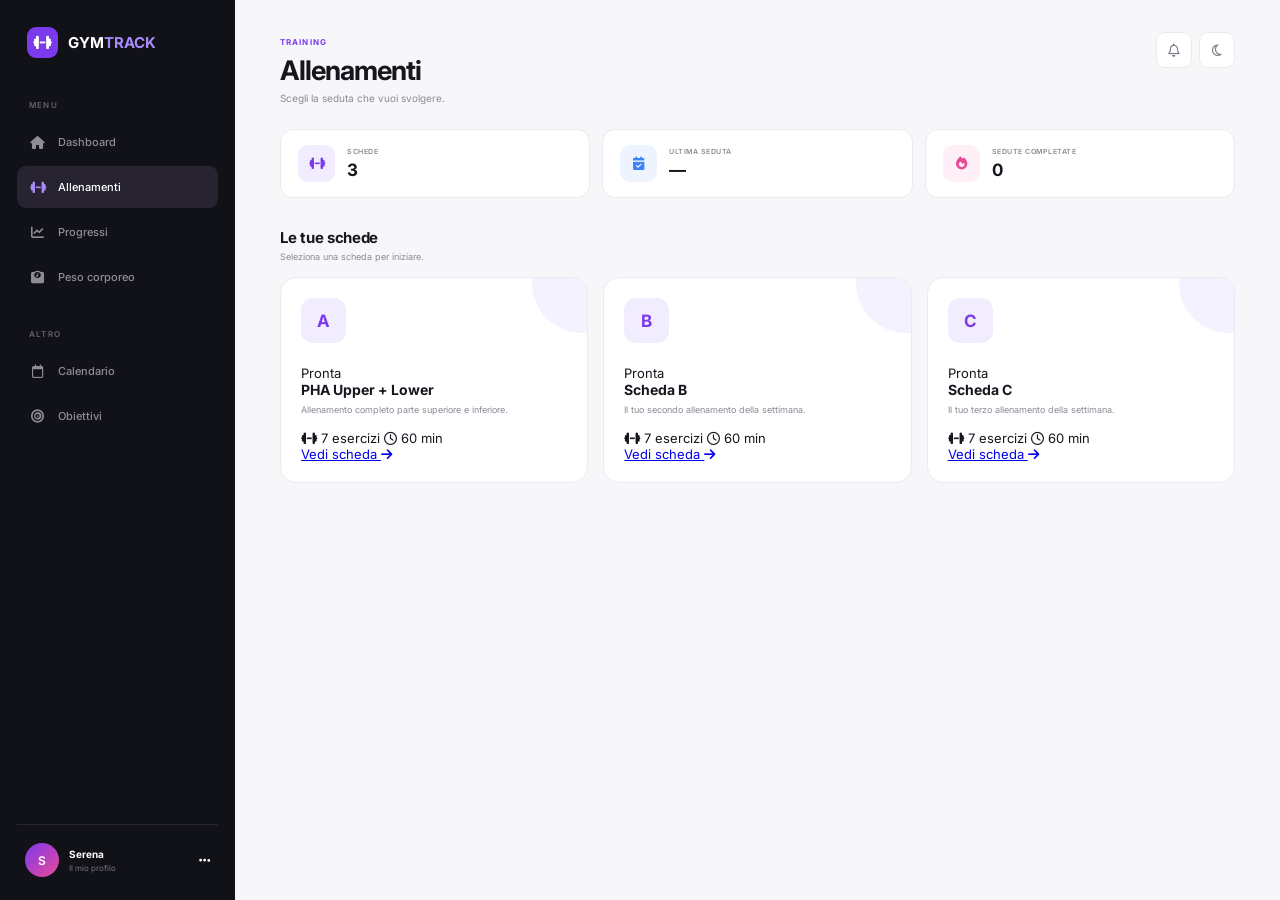
==== allenamenti.html @ af75dc8d "Add files via upload" ====
<!DOCTYPE html>
<html lang="it">

<head>
    <meta charset="UTF-8">
    <meta name="viewport" content="width=device-width, initial-scale=1.0">

    <title>GymTrack | Allenamenti</title>

    <link rel="preconnect" href="https://fonts.googleapis.com">
    <link rel="preconnect" href="https://fonts.gstatic.com" crossorigin>

    <link
        href="https://fonts.googleapis.com/css2?family=Inter:wght@400;500;600;700&display=swap"
        rel="stylesheet"
    >

    <link
        rel="stylesheet"
        href="https://cdnjs.cloudflare.com/ajax/libs/font-awesome/6.5.2/css/all.min.css"
    >

    <link rel="stylesheet" href="allenamenti.css">
</head>

<body>

<div class="app">

    <!-- SIDEBAR -->

    <aside class="sidebar">

        <div class="logo">
            <div class="logo-icon">
                <i class="fa-solid fa-dumbbell"></i>
            </div>

            <span>
                GYM<span>TRACK</span>
            </span>
        </div>


        <nav class="navigation">

            <p class="nav-title">MENU</p>

            <a href="index.html">
                <i class="fa-solid fa-house"></i>
                <span>Dashboard</span>
            </a>

            <a href="allenamenti.html" class="active">
                <i class="fa-solid fa-dumbbell"></i>
                <span>Allenamenti</span>
            </a>

            <a href="#">
                <i class="fa-solid fa-chart-line"></i>
                <span>Progressi</span>
            </a>

            <a href="#">
                <i class="fa-solid fa-weight-scale"></i>
                <span>Peso corporeo</span>
            </a>

            <p class="nav-title second">ALTRO</p>

            <a href="#">
                <i class="fa-regular fa-calendar"></i>
                <span>Calendario</span>
            </a>

            <a href="#">
                <i class="fa-solid fa-bullseye"></i>
                <span>Obiettivi</span>
            </a>

        </nav>


        <div class="sidebar-profile">

            <div class="avatar">S</div>

            <div class="profile-info">
                <strong>Serena</strong>
                <span>Il mio profilo</span>
            </div>

            <i class="fa-solid fa-ellipsis"></i>

        </div>

    </aside>


    <!-- MAIN -->

    <main class="main">

        <header class="top-header">

            <div>

                <span class="small-label">
                    TRAINING
                </span>

                <h1>Allenamenti</h1>

                <p>
                    Scegli la seduta che vuoi svolgere.
                </p>

            </div>

            <div class="header-actions">

                <button class="icon-button">
                    <i class="fa-regular fa-bell"></i>
                </button>

                <button class="icon-button">
                    <i class="fa-regular fa-moon"></i>
                </button>

            </div>

        </header>


        <!-- STATISTICHE -->

        <section class="stats-row">

            <div class="stat-card">

                <div class="stat-icon purple">
                    <i class="fa-solid fa-dumbbell"></i>
                </div>

                <div>
                    <span>SCHEDE</span>
                    <strong>3</strong>
                </div>

            </div>


            <div class="stat-card">

                <div class="stat-icon blue">
                    <i class="fa-solid fa-calendar-check"></i>
                </div>

                <div>
                    <span>ULTIMA SEDUTA</span>
                    <strong id="lastWorkout">—</strong>
                </div>

            </div>


            <div class="stat-card">

                <div class="stat-icon pink">
                    <i class="fa-solid fa-fire"></i>
                </div>

                <div>
                    <span>SEDUTE COMPLETATE</span>
                    <strong id="completedWorkouts">0</strong>
                </div>

            </div>

        </section>


        <!-- SCHEDE -->

        <section class="workouts-section">

            <div class="section-heading">

                <div>
                    <h2>Le tue schede</h2>

                    <p>
                        Seleziona una scheda per iniziare.
                    </p>
                </div>

            </div>


            <div class="workout-grid" id="workoutGrid"></div>

        </section>

    </main>

</div>


<script src="allenamenti.js"></script>

</body>
</html>
---- allenamenti.css ----
* {
    margin: 0;
    padding: 0;
    box-sizing: border-box;
}


:root {

    --background: #f7f7fa;
    --sidebar: #111118;

    --card: #ffffff;

    --text: #17151d;
    --muted: #8c8995;

    --border: #eceaf0;

    --purple: #7c3aed;
    --purple-light: #f1edff;

    --blue: #3b82f6;
    --blue-light: #edf4ff;

    --pink: #ec4899;
    --pink-light: #fff0f7;

}


body {

    font-family: "Inter", sans-serif;

    background: var(--background);

    color: var(--text);

    font-size: 13px;
}


/* ==============================
   SIDEBAR
============================== */

.sidebar {

    position: fixed;

    top: 0;
    left: 0;
    bottom: 0;

    width: 235px;

    background: var(--sidebar);

    color: white;

    padding: 27px 17px 20px;

    display: flex;

    flex-direction: column;
}


.logo {

    display: flex;

    align-items: center;

    gap: 10px;

    padding: 0 10px;

    margin-bottom: 42px;

    font-weight: 700;

    font-size: 15px;
}


.logo-icon {

    width: 31px;
    height: 31px;

    border-radius: 9px;

    background: var(--purple);

    display: flex;

    align-items: center;

    justify-content: center;
}


.logo > span > span {

    color: #a78bfa;
}


.navigation {

    display: flex;

    flex-direction: column;

    gap: 3px;
}


.nav-title {

    color: #64616d;

    font-size: 8px;

    font-weight: 600;

    letter-spacing: 1.2px;

    padding: 0 12px;

    margin-bottom: 8px;
}


.nav-title.second {

    margin-top: 28px;
}


.navigation a {

    height: 42px;

    border-radius: 9px;

    display: flex;

    align-items: center;

    gap: 12px;

    padding: 0 12px;

    color: #8f8c97;

    text-decoration: none;

    transition: .2s;
}


.navigation a i {

    width: 17px;

    text-align: center;
}


.navigation a span {

    font-size: 11px;

    font-weight: 500;
}


.navigation a:hover {

    background: #1d1c25;

    color: white;
}


.navigation a.active {

    background: #272330;

    color: white;
}


.navigation a.active i {

    color: #a78bfa;
}


.sidebar-profile {

    margin-top: auto;

    border-top: 1px solid #27262e;

    padding: 18px 8px 3px;

    display: flex;

    align-items: center;

    gap: 10px;
}


.avatar {

    width: 34px;
    height: 34px;

    border-radius: 50%;

    background: linear-gradient(
        135deg,
        #7c3aed,
        #ec4899
    );

    display: flex;

    align-items: center;

    justify-content: center;

    font-size: 12px;

    font-weight: 600;
}


.profile-info {

    flex: 1;
}


.profile-info strong {

    display: block;

    font-size: 10px;
}


.profile-info span {

    display: block;

    color: #77747f;

    font-size: 8px;

    margin-top: 3px;
}


/* ==============================
   MAIN
============================== */

.main {

    margin-left: 235px;

    padding: 32px 45px 60px;

    max-width: 1280px;
}


/* ==============================
   HEADER
============================== */

.top-header {

    display: flex;

    justify-content: space-between;

    align-items: flex-start;

    margin-bottom: 25px;
}


.small-label {

    font-size: 8px;

    font-weight: 700;

    letter-spacing: 1.1px;

    color: var(--purple);
}


.top-header h1 {

    font-size: 27px;

    letter-spacing: -1px;

    margin-top: 6px;

    margin-bottom: 5px;
}


.top-header p {

    color: var(--muted);

    font-size: 10px;
}


.header-actions {

    display: flex;

    gap: 7px;
}


.icon-button {

    width: 36px;
    height: 36px;

    border-radius: 9px;

    background: white;

    border: 1px solid var(--border);

    color: #7e7a86;

    cursor: pointer;
}


/* ==============================
   STATISTICHE
============================== */

.stats-row {

    display: grid;

    grid-template-columns:
        repeat(3, 1fr);

    gap: 12px;

    margin-bottom: 30px;
}


.stat-card {

    background: white;

    border: 1px solid var(--border);

    border-radius: 13px;

    padding: 15px 17px;

    display: flex;

    align-items: center;

    gap: 12px;
}


.stat-icon {

    width: 37px;
    height: 37px;

    border-radius: 10px;

    display: flex;

    align-items: center;

    justify-content: center;
}


.stat-icon.purple {

    color: var(--purple);

    background: var(--purple-light);
}


.stat-icon.blue {

    color: var(--blue);

    background: var(--blue-light);
}


.stat-icon.pink {

    color: var(--pink);

    background: var(--pink-light);
}


.stat-card span {

    display: block;

    color: var(--muted);

    font-size: 7px;

    font-weight: 600;

    letter-spacing: .5px;
}


.stat-card strong {

    display: block;

    font-size: 17px;

    margin-top: 4px;
}


/* ==============================
   SEZIONE
============================== */

.section-heading {

    margin-bottom: 15px;
}


.section-heading h2 {

    font-size: 15px;

    letter-spacing: -.3px;
}


.section-heading p {

    color: var(--muted);

    font-size: 9px;

    margin-top: 4px;
}


/* ==============================
   WORKOUT CARDS
============================== */

.workout-grid {

    display: grid;

    grid-template-columns:
        repeat(3, 1fr);

    gap: 15px;
}


.workout-card {

    background: white;

    border: 1px solid var(--border);

    border-radius: 16px;

    padding: 20px;

    cursor: pointer;

    transition: .25s;

    position: relative;

    overflow: hidden;
}


.workout-card:hover {

    transform: translateY(-3px);

    border-color: #ddd5ea;

    box-shadow:
        0 10px 30px
        rgba(40, 25, 60, .07);
}


.workout-card::after {

    content: "";

    position: absolute;

    width: 100px;
    height: 100px;

    border-radius: 50%;

    background: var(--purple-light);

    right: -45px;
    top: -45px;

    opacity: .7;
}


.workout-letter {

    width: 45px;
    height: 45px;

    border-radius: 12px;

    background: var(--purple-light);

    color: var(--purple);

    display: flex;

    align-items: center;

    justify-content: center;

    font-size: 17px;

    font-weight: 700;

    margin-bottom: 22px;

    position: relative;

    z-index: 1;
}


.workout-card h3 {

    font-size: 14px;

    margin-bottom: 5px;
}


.workout-card p {

    color: var(--muted);

    font-size: 9px;

    line-height: 1.5;

    min-height: 27px;
}


.workout-info {

    display: flex;

    gap: 18px;

    margin-top: 19px;

    padding-top: 14px;

    border-top: 1px solid #f0eef3;
}


.workout-info div span {

    display: block;

    color: #aaa6b0;

    font-size: 7px;

    margin-bottom: 4px;
}


.workout-info div strong {

    font-size: 9px;
}


.start-button {

    width: 100%;

    height: 35px;

    border: none;

    border-radius: 8px;

    background: var(--purple);

    color: white;

    font-family: inherit;

    font-size: 8px;

    font-weight: 600;

    margin-top: 17px;

    cursor: pointer;

    transition: .2s;
}


.start-button:hover {

    background: #6d28d9;
}


.start-button i {

    margin-left: 5px;
}


/* ==============================
   RESPONSIVE
============================== */

@media (max-width: 1000px) {

    .workout-grid {

        grid-template-columns:
            repeat(2, 1fr);
    }

}


@media (max-width: 800px) {

    .sidebar {

        width: 70px;

        padding: 25px 10px;
    }


    .logo > span,
    .navigation a span,
    .nav-title,
    .profile-info,
    .sidebar-profile > i {

        display: none;
    }


    .logo {

        justify-content: center;

        padding: 0;
    }


    .navigation a {

        justify-content: center;

        padding: 0;
    }


    .sidebar-profile {

        justify-content: center;

        border: none;
    }


    .main {

        margin-left: 70px;

        padding: 25px;
    }

}


@media (max-width: 600px) {

    .stats-row {

        grid-template-columns: 1fr;
    }


    .workout-grid {

        grid-template-columns: 1fr;
    }


    .main {

        padding: 20px 15px;
    }

}
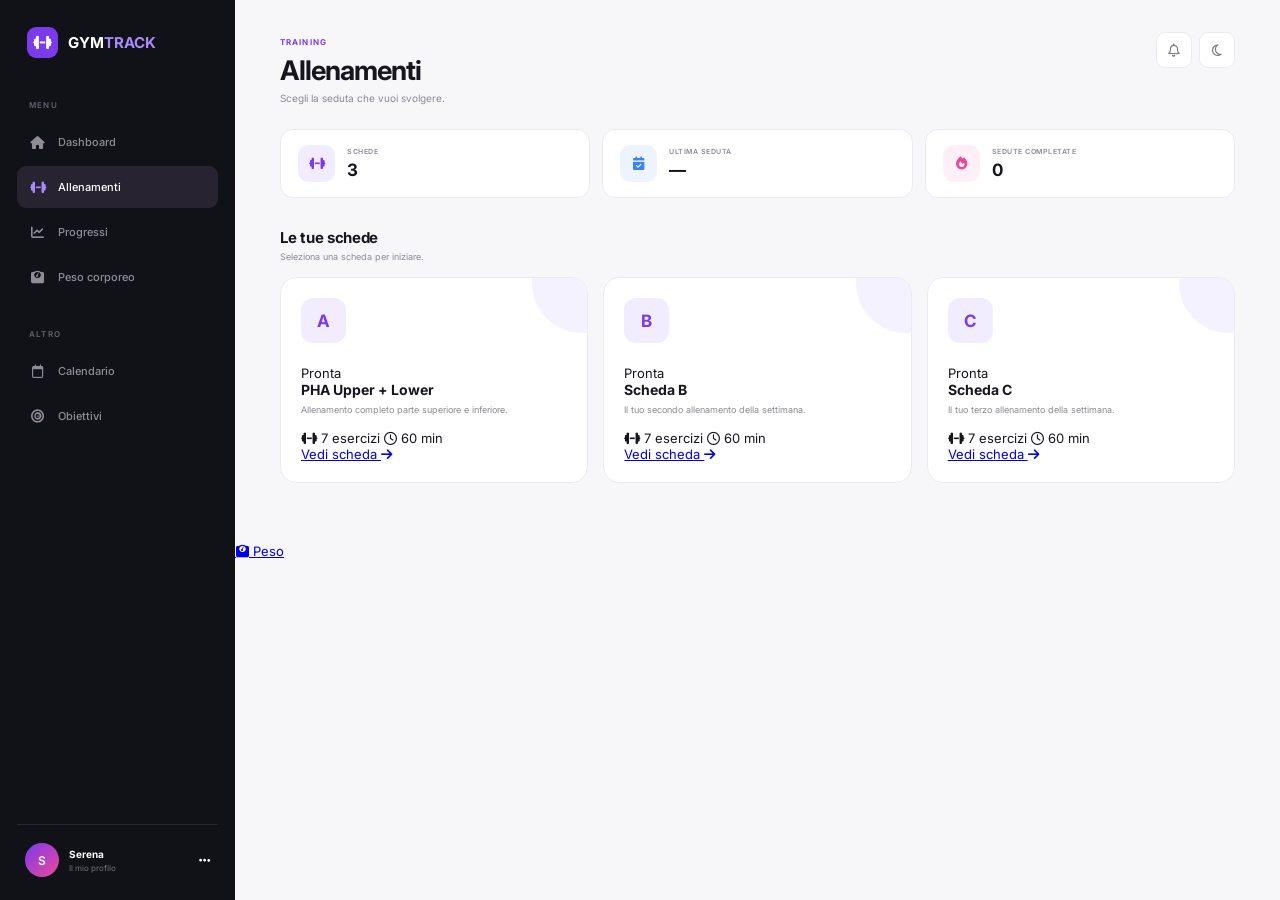
==== commit 9e6fc696: "Update allenamenti.html" ====
--- a/allenamenti.html
+++ b/allenamenti.html
@@ -205,8 +205,31 @@
 
 </div>
 
+<nav class="mobile-nav">
+
+    <a href="index.html" class="mobile-nav-item">
+        <i class="fa-solid fa-house"></i>
+        <span>Home</span>
+    </a>
+
+    <a href="allenamenti.html" class="mobile-nav-item active">
+        <i class="fa-solid fa-dumbbell"></i>
+        <span>Allenamenti</span>
+    </a>
+
+    <a href="#" class="mobile-nav-item">
+        <i class="fa-solid fa-chart-line"></i>
+        <span>Progressi</span>
+    </a>
+
+    <a href="#" class="mobile-nav-item">
+        <i class="fa-solid fa-weight-scale"></i>
+        <span>Peso</span>
+    </a>
+
+</nav>
 
 <script src="allenamenti.js"></script>
 
 </body>
-</html>+</html>
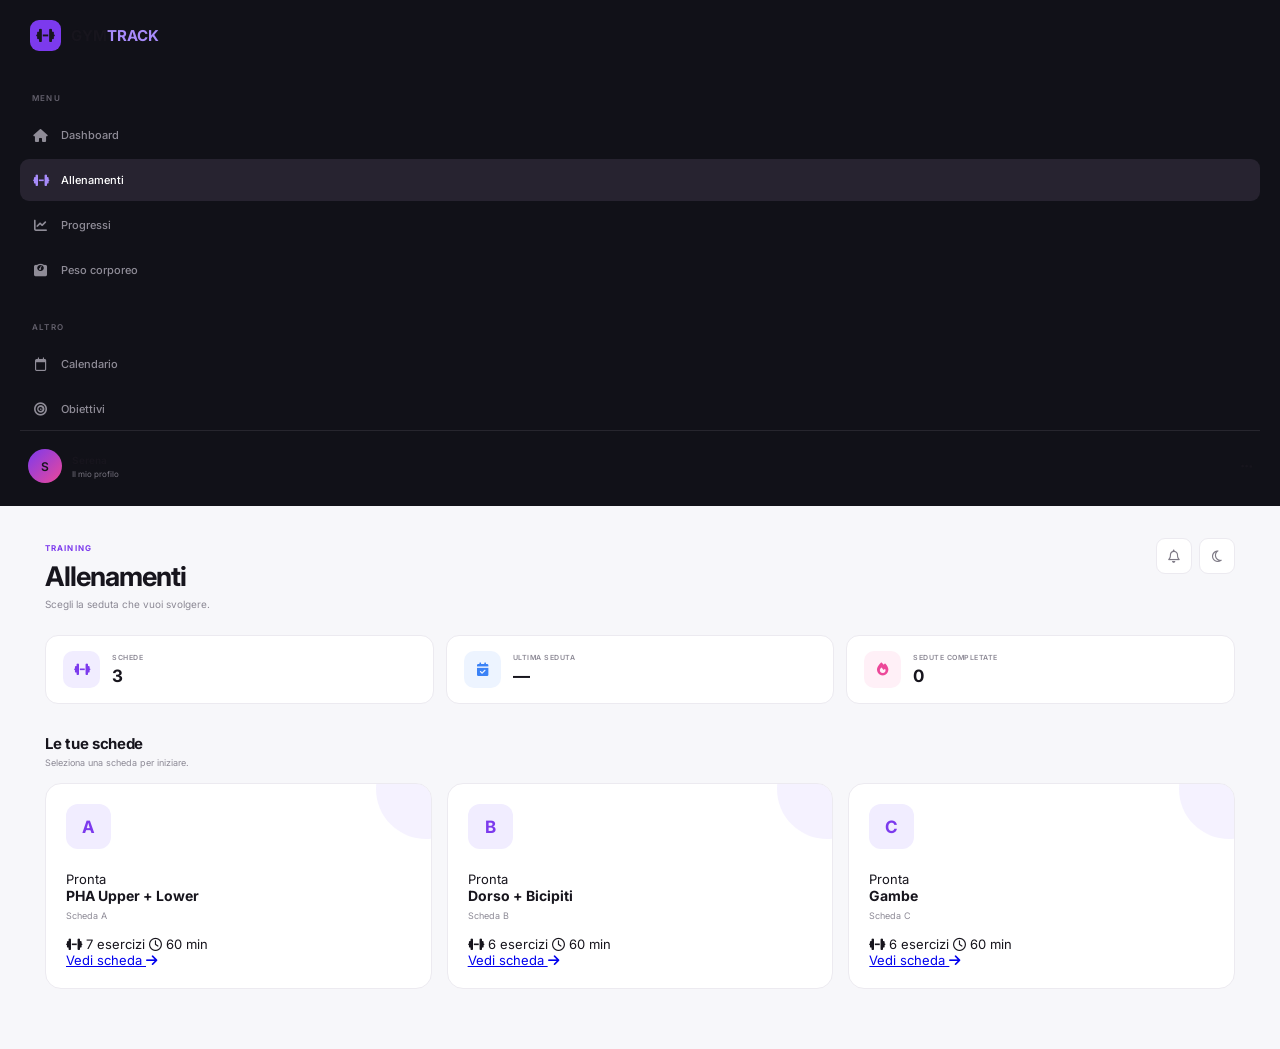
==== commit 21981668: "Update allenamenti.html" ====
--- a/allenamenti.html
+++ b/allenamenti.html
@@ -56,7 +56,7 @@
                 <span>Allenamenti</span>
             </a>
 
-            <a href="#">
+            <a href="progressi.html">
                 <i class="fa-solid fa-chart-line"></i>
                 <span>Progressi</span>
             </a>
@@ -217,7 +217,7 @@
         <span>Allenamenti</span>
     </a>
 
-    <a href="#" class="mobile-nav-item">
+    <a href="progressi.html" class="mobile-nav-item">
         <i class="fa-solid fa-chart-line"></i>
         <span>Progressi</span>
     </a>
--- a/allenamenti.css
+++ b/allenamenti.css
@@ -47,19 +47,14 @@
 
 .sidebar {
 
-    position: fixed;
-
-    top: 0;
-    left: 0;
-    bottom: 0;
-
-    width: 235px;
-
+    position: relative;
+
+    width: 100%;
+    height: auto;
+    min-height: auto;
+
+    padding: 20px;
     background: var(--sidebar);
-
-    color: white;
-
-    padding: 27px 17px 20px;
 
     display: flex;
 
@@ -273,7 +268,7 @@
 
 .main {
 
-    margin-left: 235px;
+    margin-left: 0;
 
     padding: 32px 45px 60px;
 
@@ -683,13 +678,11 @@
 }
 
 
-@media (max-width: 800px) {
+@media (max-width: 700px) {
 
     .sidebar {
 
-        width: 70px;
-
-        padding: 25px 10px;
+        display: none;
     }
 
 
@@ -729,9 +722,9 @@
 
     .main {
 
-        margin-left: 70px;
-
-        padding: 25px;
+        margin-left: 0;
+        width: 100%;
+        padding: 20px 15px 90px;
     }
 
 }
@@ -756,4 +749,82 @@
         padding: 20px 15px;
     }
 
-}+}
+
+/* =====================================
+   MOBILE NAVIGATION
+===================================== */
+
+.mobile-nav{
+    display:none;
+}
+
+@media (max-width:700px){
+
+    body{
+        padding-bottom:72px;
+    }
+
+    .sidebar{
+        display:none;
+    }
+
+    .main{
+        margin-left:0;
+        width:100%;
+        padding:20px 15px 30px;
+    }
+
+    .stats-row{
+        grid-template-columns:1fr;
+    }
+
+    .workout-grid{
+        grid-template-columns:1fr;
+    }
+
+    .mobile-nav{
+        position:fixed;
+        left:0;
+        right:0;
+        bottom:0;
+
+        height:68px;
+
+        display:flex;
+
+        background:rgba(255,255,255,.96);
+        backdrop-filter:blur(12px);
+
+        border-top:1px solid #e9e9ed;
+
+        z-index:1000;
+    }
+
+    .mobile-nav-item{
+        flex:1;
+
+        display:flex;
+        flex-direction:column;
+
+        align-items:center;
+        justify-content:center;
+
+        gap:4px;
+
+        color:#a1a1aa;
+        text-decoration:none;
+
+        font-size:9px;
+        font-weight:600;
+    }
+
+    .mobile-nav-item i{
+        font-size:16px;
+    }
+
+    .mobile-nav-item.active{
+        color:#7c3aed;
+        background:#f5f2ff;
+    }
+}
